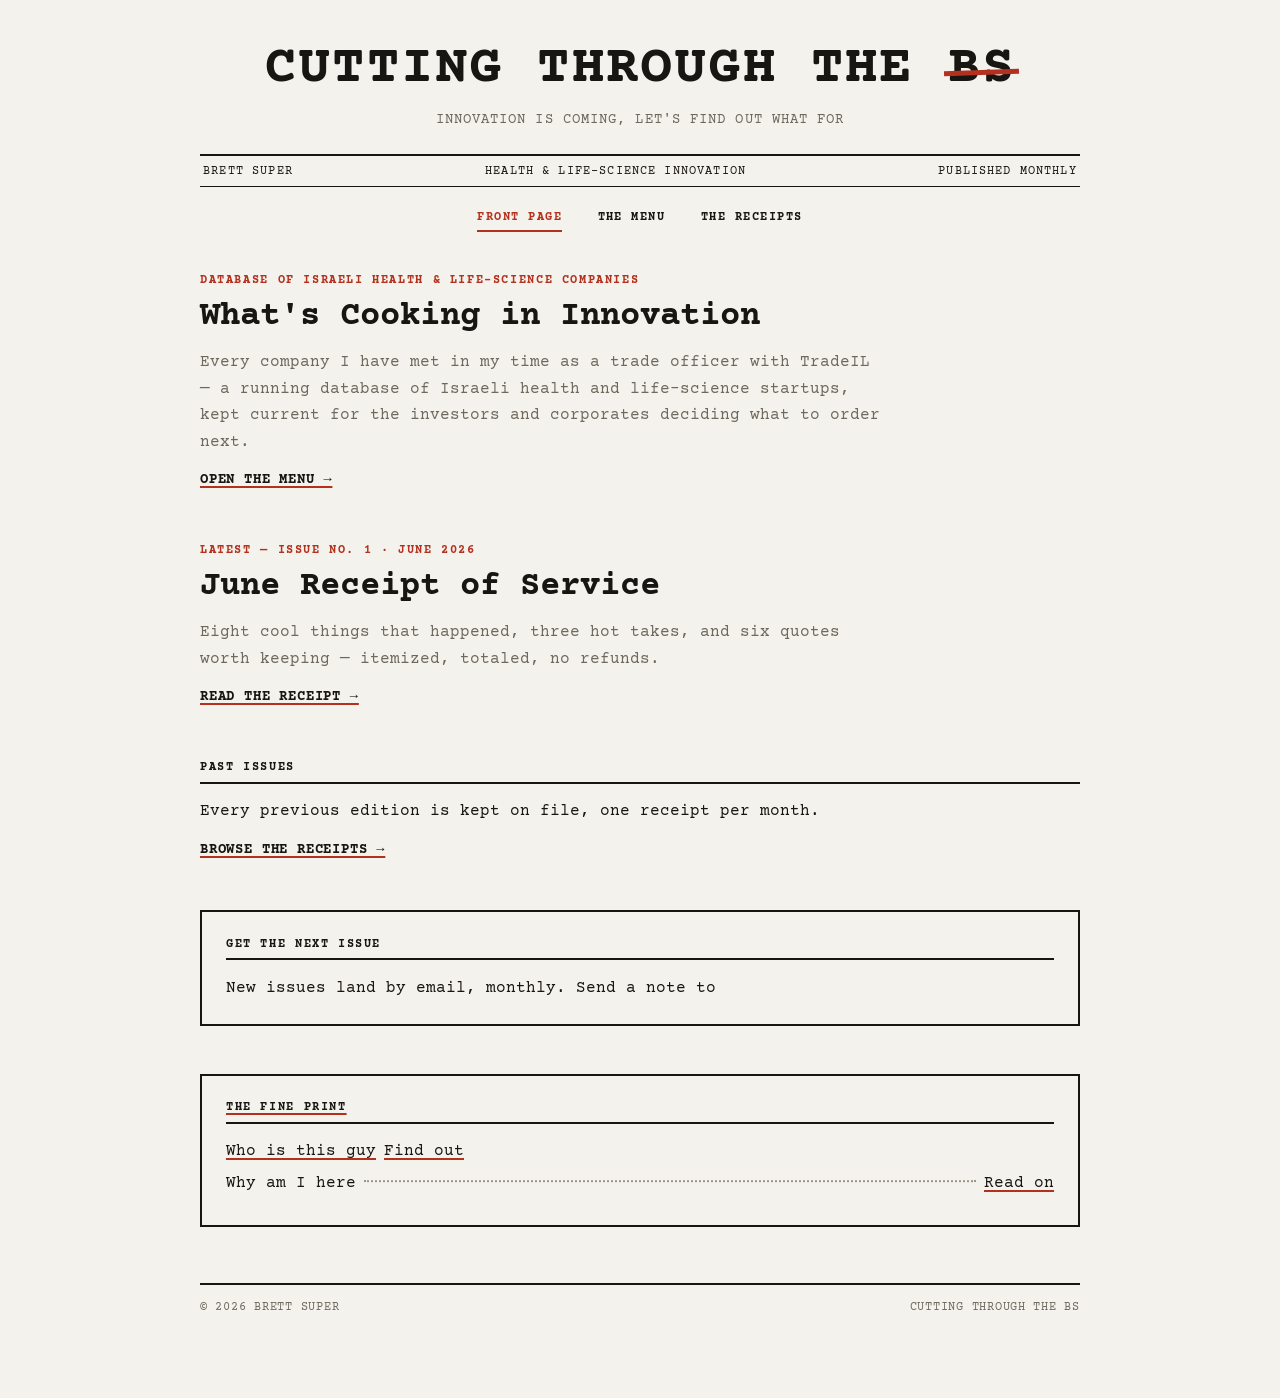
==== index.html @ aa71b2f5 "Update index.html" ====
<!DOCTYPE html>
<html lang="en">
<head>
<meta charset="utf-8">
<meta name="viewport" content="width=device-width, initial-scale=1">
<title>Cutting Through the BS — Innovation is COming, Let's Find Out What For</title>
<meta name="description" content="Essays on healthcare systems, incentives, and innovation — plus a curated database of Israeli health and life-science startups. By Brett Super.">
<link rel="preconnect" href="https://fonts.googleapis.com">
<link rel="preconnect" href="https://fonts.gstatic.com" crossorigin>
<link href="https://fonts.googleapis.com/css2?family=Courier+Prime:ital,wght@0,400;0,700;1,400&display=swap" rel="stylesheet">
<link rel="stylesheet" href="style.css">
</head>
<body>
<div class="sheet">

  <!-- ================= MASTHEAD ================= -->
  <header class="masthead">
    <h1><a href="index.html">Cutting Through the <span class="struck">BS</span></a></h1>
    <p class="tagline">Innovation is Coming, Let's Find Out What For</p>
    <div class="dateline">
      <span>Brett Super</span>
      <span>Health &amp; life-science innovation</span>
      <span>Published monthly</span>
    </div>
  </header>

  <nav class="tabs" aria-label="Site">
    <a href="index.html" aria-current="page">Front Page</a>
    <a href="menu.html">The Menu</a>
    <a href="archive.html">The Receipts</a>
  </nav>

  <!-- ================= WHAT'S COOKING =================
       Standing link to the startup database sheet.
  ==================================================== -->
  <section class="lead">
    <p class="kicker">Database of Israeli Health &amp; Life-Science Companies</p>
    <h2><a href="menu.html">What's Cooking in Innovation</a></h2>
    <p class="deck">Every company I have met in my time as a trade officer with TradeIL — a running database of Israeli health and life-science startups, kept current for the investors and corporates deciding what to order next.</p>
    <a class="readlink" href="menu.html">Open the menu →</a>
  </section>

  <!-- ================= LATEST ISSUE =================
       When you publish a new issue, update this block:
       1. Change the href to the new issue file
       2. Change the kicker number/date, headline, and deck
       Then move the OLD issue down into the archive list below.
  ================================================== -->
  <section class="lead">
    <p class="kicker">Latest — Issue No. 1 · June 2026</p>
    <h2><a href="issues/issue-01.html">June Receipt of Service</a></h2>
    <p class="deck">Eight cool things that happened, three hot takes, and six quotes worth keeping — itemized, totaled, no refunds.</p>
    <a class="readlink" href="issues/issue-01.html">Read the receipt →</a>
  </section>

  <!-- The full archive now lives on its own tab: archive.html.
       Nothing to maintain here — just the standing link below. -->
  <section>
    <h2 class="section-label">Past Issues</h2>
    <p style="margin-top:0.9rem;">Every previous edition is kept on file, one receipt per month.</p>
    <a class="readlink" href="archive.html">Browse the receipts →</a>
  </section>

  <!-- ================= SUBSCRIBE =================
       For now this is a simple email link. When you set up an
       email service (e.g. Buttondown), replace the paragraph
       below with the signup form code they give you.
  =============================================== -->
  <section class="subscribe">
    <h2 class="section-label">Get the next issue</h2>
    <p style="margin-top:0.9rem;">New issues land by email, monthly. Send a note to
      <a href="mailto:brett.super@israeltrade.gov.il>brett.super@israeltrade.gov.il</a>
      with "subscribe" and you're on the list.</p>
  </section>

  <!-- ================= THE FINE PRINT =================
       Bio + mission statement links.
  ==================================================== -->
  <section class="subscribe">
    <h2 class="section-label">The Fine Print</h2>
    <div style="margin-top:0.9rem;">
      <div class="r-line"><span>Who is this guy</span><span class="fill"></span><a target="_blank" rel="noopener" href="https://docs.google.com/document/d/1Lb_wWwkYblnM9ZDIeZHnZxZLvRyJXsymg3ZRJHvbZoo/edit?tab=t.0">Find out</a></div>
      <div class="r-line"><span>Why am I here</span><span class="fill"></span><a target="_blank" rel="noopener" href="https://docs.google.com/document/d/1zZf943Uf8rGaXR5K1Zml47urPgScVeAFyxmzT0GDlL8/edit?tab=t.0">Read on</a></div>
    </div>
  </section>

  <footer class="site-footer">
    <span>© 2026 Brett Super</span>
    <span>Cutting Through the BS</span>
  </footer>

</div>
</body>
</html>
---- style.css ----
/* ============================================================
   CUTTING WITH THE BS — site stylesheet
   You should not need to touch this file.
   ============================================================ */

:root {
  --paper: #f4f2ec;      /* newsprint */
  --thermal: #fdfdf6;    /* receipt paper */
  --ink: #181612;        /* near-black ink */
  --faded: #6e695e;      /* secondary ink */
  --rule: #c9c5ba;       /* hairline rules */
  --dots: #9a9588;       /* dot leaders */
  --red: #b5311f;        /* editor's red pen — the only accent */
  --measure: 68ch;
}

* { box-sizing: border-box; margin: 0; padding: 0; }

html { -webkit-text-size-adjust: 100%; }

body {
  background: var(--paper);
  color: var(--ink);
  font-family: "Courier Prime", "Courier New", Courier, monospace;
  font-size: 16px;
  line-height: 1.65;
  padding: 2.5rem 1.25rem 5rem;
}

.sheet { max-width: 880px; margin: 0 auto; }

a { color: var(--ink); text-decoration-color: var(--red); text-decoration-thickness: 2px; text-underline-offset: 3px; }
a:hover { color: var(--red); }
a:focus-visible { outline: 2px solid var(--red); outline-offset: 3px; }

/* ---------- Masthead (front page) ---------- */

.masthead { text-align: center; }

.masthead h1 {
  font-size: clamp(1.7rem, 6.5vw, 3.4rem);
  font-weight: 700;
  letter-spacing: 0.04em;
  text-transform: uppercase;
  line-height: 1.1;
}

.masthead h1 a { text-decoration: none; color: inherit; }

/* The signature: "BS" struck through in red */
.struck { position: relative; white-space: nowrap; }
.struck::after {
  content: "";
  position: absolute;
  left: -0.06em;
  right: -0.06em;
  top: 52%;
  height: 0.09em;
  background: var(--red);
  transform: rotate(-2deg);
}

.tagline {
  margin-top: 0.6rem;
  font-size: 0.85rem;
  letter-spacing: 0.08em;
  text-transform: uppercase;
  color: var(--faded);
}

.dateline {
  display: flex;
  justify-content: space-between;
  gap: 1rem;
  flex-wrap: wrap;
  border-top: 2px solid var(--ink);
  border-bottom: 1px solid var(--ink);
  margin: 1.4rem 0 2.4rem;
  padding: 0.35rem 0.2rem;
  font-size: 0.72rem;
  letter-spacing: 0.1em;
  text-transform: uppercase;
}

/* ---------- Tab navigation ---------- */

.tabs {
  display: flex;
  justify-content: center;
  gap: 2.2rem;
  margin: -1.2rem 0 2.4rem;
  font-size: 0.78rem;
  letter-spacing: 0.12em;
  text-transform: uppercase;
  font-weight: 700;
}

.tabs a { text-decoration: none; padding-bottom: 0.2rem; }
.tabs a:hover { color: var(--red); }
.tabs a[aria-current="page"] {
  color: var(--red);
  border-bottom: 2px solid var(--red);
}

/* Minimal nav used above the receipt on issue pages */
.r-nav {
  max-width: 640px;
  margin: 0 auto 1.6rem;
  display: flex;
  justify-content: space-between;
  gap: 1rem;
  font-size: 0.78rem;
  letter-spacing: 0.1em;
  text-transform: uppercase;
  font-weight: 700;
}

.r-nav a { text-decoration: none; }
.r-nav a:hover { color: var(--red); }

/* ---------- Front page: lead story ---------- */

.kicker {
  font-size: 0.72rem;
  letter-spacing: 0.14em;
  text-transform: uppercase;
  color: var(--red);
  font-weight: 700;
}

.lead { margin-bottom: 3rem; }

.lead h2 {
  font-size: clamp(1.4rem, 4.5vw, 2.1rem);
  line-height: 1.25;
  margin: 0.4rem 0 0.7rem;
}

.lead h2 a { text-decoration: none; }
.lead h2 a:hover { color: var(--red); }

.deck { color: var(--faded); max-width: var(--measure); }

.readlink {
  display: inline-block;
  margin-top: 0.9rem;
  font-weight: 700;
  font-size: 0.85rem;
  letter-spacing: 0.06em;
  text-transform: uppercase;
}

/* ---------- Archive index ---------- */

.section-label {
  font-size: 0.72rem;
  letter-spacing: 0.14em;
  text-transform: uppercase;
  font-weight: 700;
  border-bottom: 2px solid var(--ink);
  padding-bottom: 0.3rem;
  margin-bottom: 0;
}

.archive { list-style: none; }

.archive li {
  border-bottom: 1px solid var(--rule);
  padding: 0.85rem 0.2rem;
  display: grid;
  grid-template-columns: 5.5rem 1fr;
  gap: 0.2rem 1.2rem;
  align-items: baseline;
}

.archive .no { font-size: 0.78rem; color: var(--faded); letter-spacing: 0.06em; }
.archive .ti { font-weight: 700; }
.archive .ti a { text-decoration: none; }
.archive .ti a:hover { color: var(--red); }
.archive .dk { grid-column: 2; font-size: 0.88rem; color: var(--faded); max-width: var(--measure); }

/* ---------- Subscribe box ---------- */

.subscribe {
  margin-top: 3rem;
  border: 2px solid var(--ink);
  padding: 1.4rem 1.5rem;
}

.subscribe p { max-width: var(--measure); }
.subscribe .motto { margin-top: 0.7rem; font-weight: 700; color: var(--red); }

/* ============================================================
   THE RECEIPT — issue pages
   ============================================================ */

.receipt-wrap { max-width: 640px; margin: 0 auto; }

/* Torn-paper zigzag edges */
.tear {
  height: 14px;
  background:
    linear-gradient(45deg, transparent 33.333%, var(--thermal) 33.333%, var(--thermal) 66.667%, transparent 66.667%),
    linear-gradient(-45deg, transparent 33.333%, var(--thermal) 33.333%, var(--thermal) 66.667%, transparent 66.667%);
  background-size: 18px 28px;
}
.tear--top { background-position: 0 14px; transform: scaleY(-1); }
.tear--bottom { background-position: 0 14px; }

.receipt {
  background: var(--thermal);
  box-shadow: 0 3px 18px rgba(24, 22, 18, 0.13);
  padding: 1.6rem 1.6rem 2rem;
  font-size: 0.92rem;
  line-height: 1.6;
}

/* Dashed receipt rules */
.r-rule {
  border: none;
  border-top: 1px dashed var(--ink);
  margin: 1.05rem 0;
}
.r-rule--double { border-top-style: dashed; box-shadow: 0 4px 0 -3px var(--ink); }

/* Receipt header */
.r-head { text-align: center; }

.r-head .r-title {
  font-size: 1.35rem;
  font-weight: 700;
  letter-spacing: 0.08em;
  text-transform: uppercase;
}

.r-head .r-meta { font-size: 0.85rem; margin-top: 0.2rem; }

/* Section labels inside the receipt */
.r-section {
  font-weight: 700;
  letter-spacing: 0.1em;
  text-transform: uppercase;
  font-size: 0.85rem;
  margin-bottom: 0.7rem;
}

/* Dot-leader lines:  Label ........... value */
.r-line {
  display: flex;
  align-items: baseline;
  gap: 0.5em;
  margin-bottom: 0.35rem;
}

.r-line .fill {
  flex: 1;
  min-width: 2ch;
  border-bottom: 2px dotted var(--dots);
  transform: translateY(-0.3em);
}

.r-line .val { text-align: right; }

/* "Cool things" itemized lines */
.r-items { list-style: none; }

.r-items li {
  display: flex;
  align-items: baseline;
  gap: 0.5em;
  margin-bottom: 0.45rem;
}

.r-items li::before { content: "--"; font-weight: 700; }

.r-items .what { max-width: 75%; }
.r-items .fill {
  flex: 1;
  min-width: 2ch;
  border-bottom: 2px dotted var(--dots);
  transform: translateY(-0.3em);
}

/* Hot takes */
.r-takes { list-style: none; counter-reset: take; }

.r-takes li {
  counter-increment: take;
  margin-bottom: 0.8rem;
  padding-left: 1.6em;
  position: relative;
}

.r-takes li::before {
  content: counter(take) ".";
  position: absolute;
  left: 0;
  font-weight: 700;
}

.r-takes .hearme { font-weight: 700; white-space: nowrap; }

/* Total line */
.r-total {
  display: flex;
  align-items: baseline;
  gap: 0.5em;
  font-weight: 700;
  font-size: 1rem;
  border-top: 2px solid var(--ink);
  padding-top: 0.6rem;
  margin-top: 0.4rem;
}

.r-total .fill {
  flex: 1;
  min-width: 2ch;
  border-bottom: 2px dotted var(--dots);
  transform: translateY(-0.3em);
}

.r-total .val { color: var(--red); }

/* Receipt footer */
.r-foot { text-align: center; font-size: 0.85rem; }
.r-foot p { margin-bottom: 0.25rem; }
.r-foot .norefunds { font-weight: 700; letter-spacing: 0.08em; text-transform: uppercase; margin-top: 0.5rem; }

/* ---------- Quotes of the Month (below the receipt) ---------- */

.quotes { max-width: 640px; margin: 3rem auto 0; }

.quotes figure { border-bottom: 1px solid var(--rule); padding: 1rem 0.2rem; }
.quotes figure:last-of-type { border-bottom: none; }

.quotes blockquote { max-width: var(--measure); }

.quotes figcaption {
  margin-top: 0.4rem;
  font-size: 0.8rem;
  color: var(--faded);
}

/* ---------- The Menu (live database page) ---------- */

.menu-controls {
  display: flex;
  gap: 0.8rem;
  flex-wrap: wrap;
  margin: 1.4rem 0 1rem;
}

.menu-controls input,
.menu-controls select {
  font-family: inherit;
  font-size: 0.9rem;
  color: var(--ink);
  background: var(--thermal);
  border: 2px solid var(--ink);
  padding: 0.45rem 0.7rem;
}

.menu-controls input { flex: 1; min-width: 220px; }
.menu-controls input:focus, .menu-controls select:focus { outline: 2px solid var(--red); outline-offset: 2px; }

.menu-count {
  font-size: 0.78rem;
  letter-spacing: 0.1em;
  text-transform: uppercase;
  color: var(--faded);
  margin-bottom: 0.8rem;
}

.menu-scroller { overflow-x: auto; }

.menu-table {
  width: 100%;
  border-collapse: collapse;
  font-size: 0.85rem;
  background: var(--thermal);
  box-shadow: 0 3px 18px rgba(24, 22, 18, 0.1);
}

.menu-table th {
  text-align: left;
  font-size: 0.72rem;
  letter-spacing: 0.1em;
  text-transform: uppercase;
  border-bottom: 2px solid var(--ink);
  padding: 0.6rem 0.8rem;
  white-space: nowrap;
}

.menu-table td {
  padding: 0.55rem 0.8rem;
  border-bottom: 1px dotted var(--dots);
  vertical-align: top;
}

.menu-table td:first-child { font-weight: 700; }

.menu-status {
  padding: 2rem 0;
  color: var(--faded);
}

/* ---------- Issue-page footer nav ---------- */

.site-footer {
  margin-top: 3.5rem;
  border-top: 2px solid var(--ink);
  padding-top: 0.8rem;
  font-size: 0.78rem;
  letter-spacing: 0.06em;
  text-transform: uppercase;
  display: flex;
  justify-content: space-between;
  gap: 1rem;
  flex-wrap: wrap;
  color: var(--faded);
}

/* ---------- Small screens ---------- */

@media (max-width: 560px) {
  body { padding-top: 1.6rem; }
  .archive li { grid-template-columns: 1fr; }
  .archive .dk { grid-column: 1; }
  .receipt { padding: 1.2rem 0.95rem 1.6rem; font-size: 0.85rem; }
  .r-items .what { max-width: 100%; }
}

@media (prefers-reduced-motion: reduce) {
  * { transition: none !important; animation: none !important; }
}
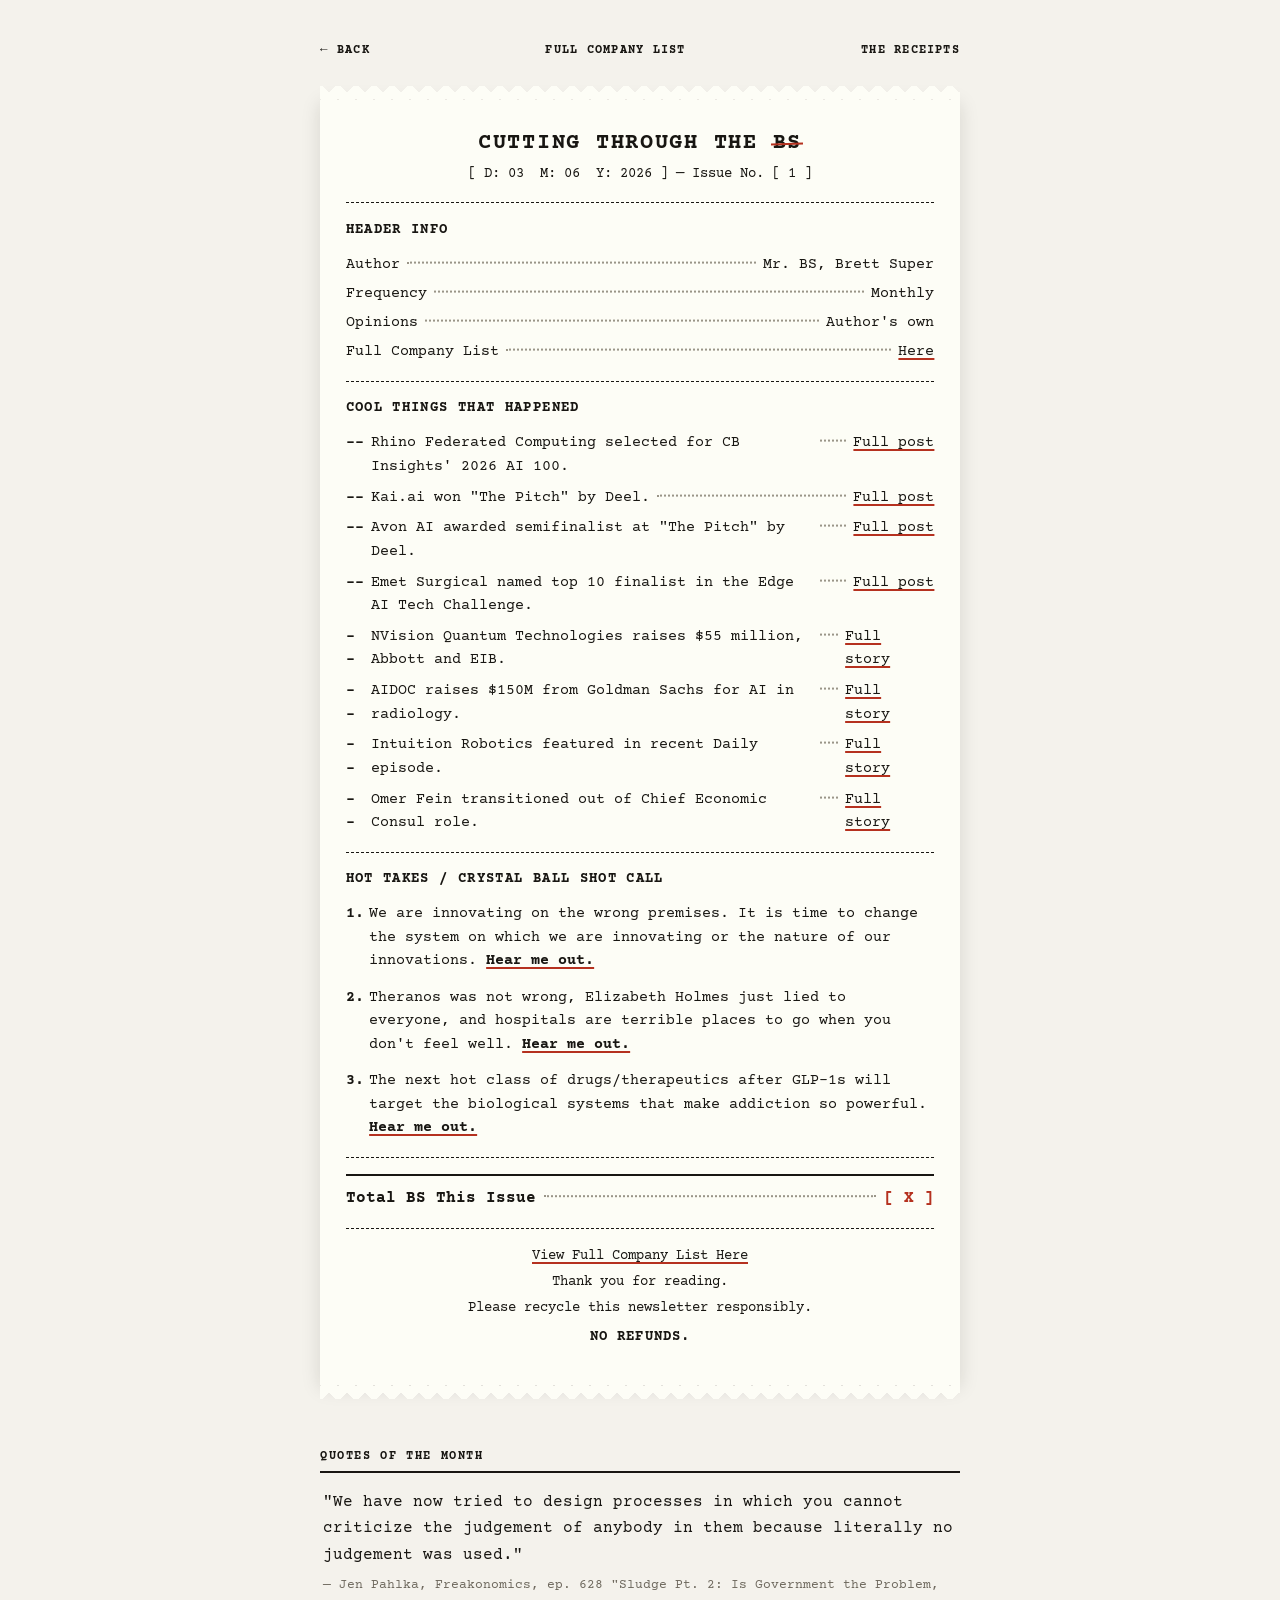
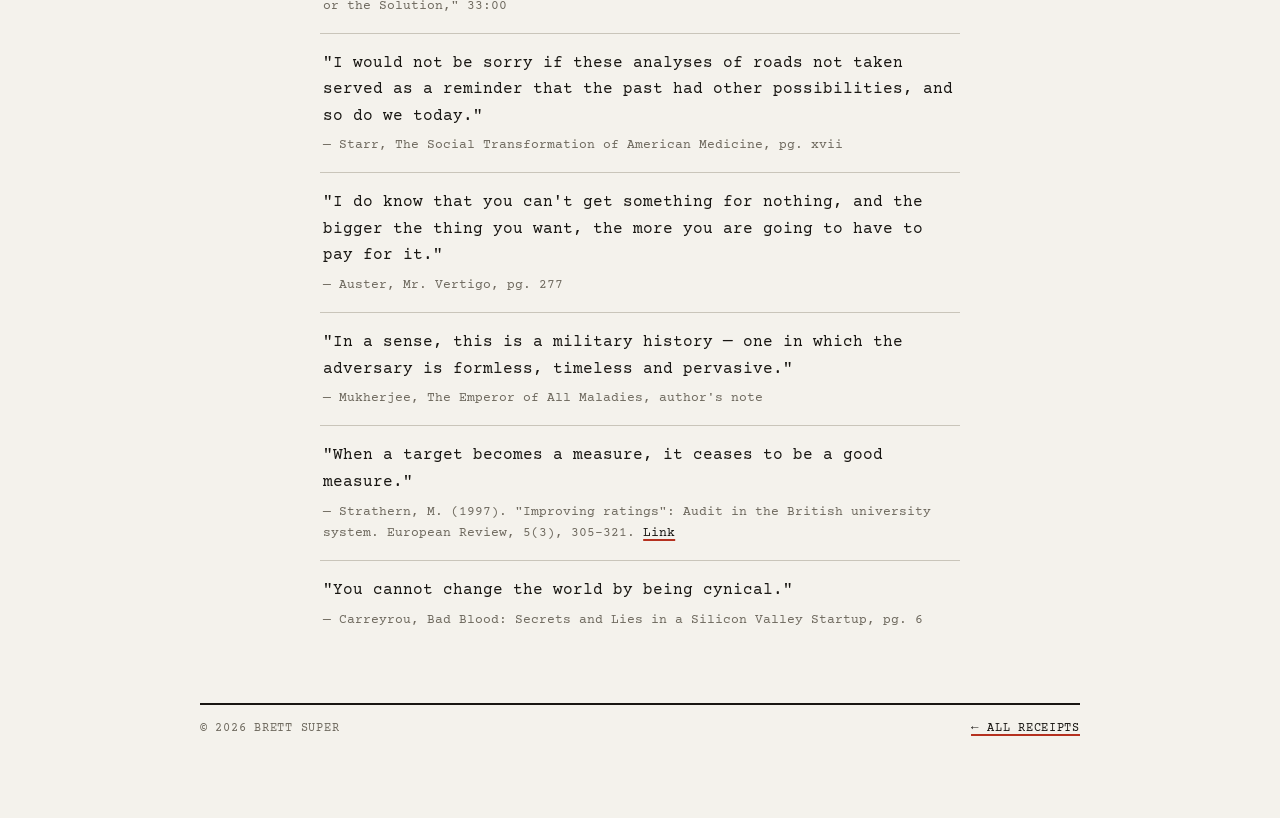
==== commit bf7a428c: "Update index.html" ====
--- a/index.html
+++ b/index.html
@@ -3,90 +3,142 @@
 <head>
 <meta charset="utf-8">
 <meta name="viewport" content="width=device-width, initial-scale=1">
-<title>Cutting Through the BS — Innovation is COming, Let's Find Out What For</title>
-<meta name="description" content="Essays on healthcare systems, incentives, and innovation — plus a curated database of Israeli health and life-science startups. By Brett Super.">
+<title>Issue No. 1 — June Receipt of Service | Cutting Through the BS</title>
+<meta name="description" content="The June 2026 receipt of service: ecosystem wins, hot takes, and quotes worth keeping — itemized.">
 <link rel="preconnect" href="https://fonts.googleapis.com">
 <link rel="preconnect" href="https://fonts.gstatic.com" crossorigin>
 <link href="https://fonts.googleapis.com/css2?family=Courier+Prime:ital,wght@0,400;0,700;1,400&display=swap" rel="stylesheet">
-<link rel="stylesheet" href="style.css">
+<link rel="stylesheet" href="../style.css">
 </head>
 <body>
 <div class="sheet">
 
-  <!-- ================= MASTHEAD ================= -->
-  <header class="masthead">
-    <h1><a href="index.html">Cutting Through the <span class="struck">BS</span></a></h1>
-    <p class="tagline">Innovation is Coming, Let's Find Out What For</p>
-    <div class="dateline">
-      <span>Brett Super</span>
-      <span>Health &amp; life-science innovation</span>
-      <span>Published monthly</span>
-    </div>
-  </header>
-
-  <nav class="tabs" aria-label="Site">
-    <a href="index.html" aria-current="page">Front Page</a>
-    <a href="menu.html">The Menu</a>
-    <a href="archive.html">The Receipts</a>
+  <nav class="r-nav" aria-label="Site">
+    <a class="backlink" style="margin-bottom:0;" href="../index.html" onclick="if(history.length>1){history.back();return false;}">← Back</a>
+    <a href="../menu.html">Full Company List</a>
+    <a href="../archive.html">The Receipts</a>
   </nav>
 
-  <!-- ================= WHAT'S COOKING =================
-       Standing link to the startup database sheet.
-  ==================================================== -->
-  <section class="lead">
-    <p class="kicker">Database of Israeli Health &amp; Life-Science Companies</p>
-    <h2><a href="menu.html">What's Cooking in Innovation</a></h2>
-    <p class="deck">Every company I have met in my time as a trade officer with TradeIL — a running database of Israeli health and life-science startups, kept current for the investors and corporates deciding what to order next.</p>
-    <a class="readlink" href="menu.html">Open the menu →</a>
-  </section>
+  <div class="receipt-wrap">
+    <div class="tear tear--top"></div>
+    <article class="receipt">
 
-  <!-- ================= LATEST ISSUE =================
-       When you publish a new issue, update this block:
-       1. Change the href to the new issue file
-       2. Change the kicker number/date, headline, and deck
-       Then move the OLD issue down into the archive list below.
-  ================================================== -->
-  <section class="lead">
-    <p class="kicker">Latest — Issue No. 1 · June 2026</p>
-    <h2><a href="issues/issue-01.html">June Receipt of Service</a></h2>
-    <p class="deck">Eight cool things that happened, three hot takes, and six quotes worth keeping — itemized, totaled, no refunds.</p>
-    <a class="readlink" href="issues/issue-01.html">Read the receipt →</a>
-  </section>
+      <!-- ============ RECEIPT HEADER ============
+           Each issue: update the date and issue number.
+      ========================================== -->
+      <header class="r-head">
+        <p class="r-title">Cutting Through the <span class="struck">BS</span></p>
+        <p class="r-meta">[ D: 03&nbsp; M: 06&nbsp; Y: 2026 ] — Issue No. [ 1 ]</p>
+      </header>
 
-  <!-- The full archive now lives on its own tab: archive.html.
-       Nothing to maintain here — just the standing link below. -->
-  <section>
-    <h2 class="section-label">Past Issues</h2>
-    <p style="margin-top:0.9rem;">Every previous edition is kept on file, one receipt per month.</p>
-    <a class="readlink" href="archive.html">Browse the receipts →</a>
-  </section>
+      <hr class="r-rule">
 
-  <!-- ================= SUBSCRIBE =================
-       For now this is a simple email link. When you set up an
-       email service (e.g. Buttondown), replace the paragraph
-       below with the signup form code they give you.
-  =============================================== -->
-  <section class="subscribe">
-    <h2 class="section-label">Get the next issue</h2>
-    <p style="margin-top:0.9rem;">New issues land by email, monthly. Send a note to
-      <a href="mailto:brett.super@israeltrade.gov.il>brett.super@israeltrade.gov.il</a>
-      with "subscribe" and you're on the list.</p>
-  </section>
+      <!-- ============ HEADER INFO ============ -->
+      <section>
+        <h2 class="r-section">Header Info</h2>
+        <div class="r-line"><span>Author</span><span class="fill"></span><span class="val">Mr. BS, Brett Super</span></div>
+        <div class="r-line"><span>Frequency</span><span class="fill"></span><span class="val">Monthly</span></div>
+        <div class="r-line"><span>Opinions</span><span class="fill"></span><span class="val">Author's own</span></div>
+        <!-- "Full Menu" — point this at your startup database / archive -->
+        <div class="r-line"><span>Full Company List</span><span class="fill"></span><span class="val"><a target="_blank" rel="noopener" href="https://docs.google.com/spreadsheets/d/15b_UxR56NnEzYyg7M-SV6z0ygSkePHLp1TZDQjFo7Og/edit?gid=513309086#gid=513309086">Here</a></span></div>
+      </section>
 
-  <!-- ================= THE FINE PRINT =================
-       Bio + mission statement links.
-  ==================================================== -->
-  <section class="subscribe">
-    <h2 class="section-label">The Fine Print</h2>
-    <div style="margin-top:0.9rem;">
-      <div class="r-line"><span>Who is this guy</span><span class="fill"></span><a target="_blank" rel="noopener" href="https://docs.google.com/document/d/1Lb_wWwkYblnM9ZDIeZHnZxZLvRyJXsymg3ZRJHvbZoo/edit?tab=t.0">Find out</a></div>
-      <div class="r-line"><span>Why am I here</span><span class="fill"></span><a target="_blank" rel="noopener" href="https://docs.google.com/document/d/1zZf943Uf8rGaXR5K1Zml47urPgScVeAFyxmzT0GDlL8/edit?tab=t.0">Read on</a></div>
-    </div>
+      <hr class="r-rule">
+
+      <!-- ============ COOL THINGS THAT HAPPENED ============
+           One <li> per item. Replace the # in each href with
+           the real link for "Full post/story here."
+      ===================================================== -->
+      <section>
+        <h2 class="r-section">Cool Things That Happened</h2>
+        <ul class="r-items">
+          <li><span class="what">Rhino Federated Computing selected for CB Insights' 2026 AI 100.</span><span class="fill"></span><a target="_blank" rel="noopener" href="#">Full post</a></li>
+          <li><span class="what">Kai.ai won "The Pitch" by Deel.</span><span class="fill"></span><a target="_blank" rel="noopener" href="#">Full post</a></li>
+          <li><span class="what">Avon AI awarded semifinalist at "The Pitch" by Deel.</span><span class="fill"></span><a target="_blank" rel="noopener" href="#">Full post</a></li>
+          <li><span class="what">Emet Surgical named top 10 finalist in the Edge AI Tech Challenge.</span><span class="fill"></span><a target="_blank" rel="noopener" href="#">Full post</a></li>
+          <li><span class="what">NVision Quantum Technologies raises $55 million, Abbott and EIB.</span><span class="fill"></span><a target="_blank" rel="noopener" href="#">Full story</a></li>
+          <li><span class="what">AIDOC raises $150M from Goldman Sachs for AI in radiology.</span><span class="fill"></span><a target="_blank" rel="noopener" href="#">Full story</a></li>
+          <li><span class="what">Intuition Robotics featured in recent Daily episode.</span><span class="fill"></span><a target="_blank" rel="noopener" href="#">Full story</a></li>
+          <li><span class="what">Omer Fein transitioned out of Chief Economic Consul role.</span><span class="fill"></span><a target="_blank" rel="noopener" href="#">Full story</a></li>
+        </ul>
+      </section>
+
+      <hr class="r-rule">
+
+      <!-- ============ HOT TAKES ============
+           "Hear me out" should link to the essay for each take —
+           replace the # with the essay page or link.
+      ===================================== -->
+      <section>
+        <h2 class="r-section">Hot Takes / Crystal Ball Shot Call</h2>
+        <ol class="r-takes">
+          <li>We are innovating on the wrong premises. It is time to change the system on which we are innovating or the nature of our innovations. <a class="hearme" href="#">Hear me out.</a></li>
+          <li>Theranos was not wrong, Elizabeth Holmes just lied to everyone, and hospitals are terrible places to go when you don't feel well. <a class="hearme" href="#">Hear me out.</a></li>
+          <li>The next hot class of drugs/therapeutics after GLP-1s will target the biological systems that make addiction so powerful. <a class="hearme" href="#">Hear me out.</a></li>
+        </ol>
+      </section>
+
+      <hr class="r-rule">
+
+      <!-- ============ TOTAL ============
+           Update the tally each issue.
+      ================================= -->
+      <div class="r-total"><span>Total BS This Issue</span><span class="fill"></span><span class="val">[ X ]</span></div>
+
+      <hr class="r-rule">
+
+      <footer class="r-foot">
+        <p><a target="_blank" rel="noopener" href="https://docs.google.com/spreadsheets/d/15b_UxR56NnEzYyg7M-SV6z0ygSkePHLp1TZDQjFo7Og/edit?gid=513309086#gid=513309086">View Full Company List Here</a></p>
+        <p>Thank you for reading.</p>
+        <p>Please recycle this newsletter responsibly.</p>
+        <p class="norefunds">No refunds.</p>
+      </footer>
+
+    </article>
+    <div class="tear tear--bottom"></div>
+  </div>
+
+  <!-- ============ QUOTES OF THE MONTH ============
+       Sits below the receipt. One <figure> per quote:
+       the quote in <blockquote>, the source in <figcaption>.
+  ================================================ -->
+  <section class="quotes">
+    <h2 class="section-label">Quotes of the Month</h2>
+
+    <figure>
+      <blockquote><p>"We have now tried to design processes in which you cannot criticize the judgement of anybody in them because literally no judgement was used."</p></blockquote>
+      <figcaption>— Jen Pahlka, Freakonomics, ep. 628 "Sludge Pt. 2: Is Government the Problem, or the Solution," 33:00</figcaption>
+    </figure>
+
+    <figure>
+      <blockquote><p>"I would not be sorry if these analyses of roads not taken served as a reminder that the past had other possibilities, and so do we today."</p></blockquote>
+      <figcaption>— Starr, The Social Transformation of American Medicine, pg. xvii</figcaption>
+    </figure>
+
+    <figure>
+      <blockquote><p>"I do know that you can't get something for nothing, and the bigger the thing you want, the more you are going to have to pay for it."</p></blockquote>
+      <figcaption>— Auster, Mr. Vertigo, pg. 277</figcaption>
+    </figure>
+
+    <figure>
+      <blockquote><p>"In a sense, this is a military history — one in which the adversary is formless, timeless and pervasive."</p></blockquote>
+      <figcaption>— Mukherjee, The Emperor of All Maladies, author's note</figcaption>
+    </figure>
+
+    <figure>
+      <blockquote><p>"When a target becomes a measure, it ceases to be a good measure."</p></blockquote>
+      <figcaption>— Strathern, M. (1997). "Improving ratings": Audit in the British university system. European Review, 5(3), 305–321. <a target="_blank" rel="noopener" href="#">Link</a></figcaption>
+    </figure>
+
+    <figure>
+      <blockquote><p>"You cannot change the world by being cynical."</p></blockquote>
+      <figcaption>— Carreyrou, Bad Blood: Secrets and Lies in a Silicon Valley Startup, pg. 6</figcaption>
+    </figure>
   </section>
 
   <footer class="site-footer">
     <span>© 2026 Brett Super</span>
-    <span>Cutting Through the BS</span>
+    <span><a href="../archive.html">← All receipts</a></span>
   </footer>
 
 </div>
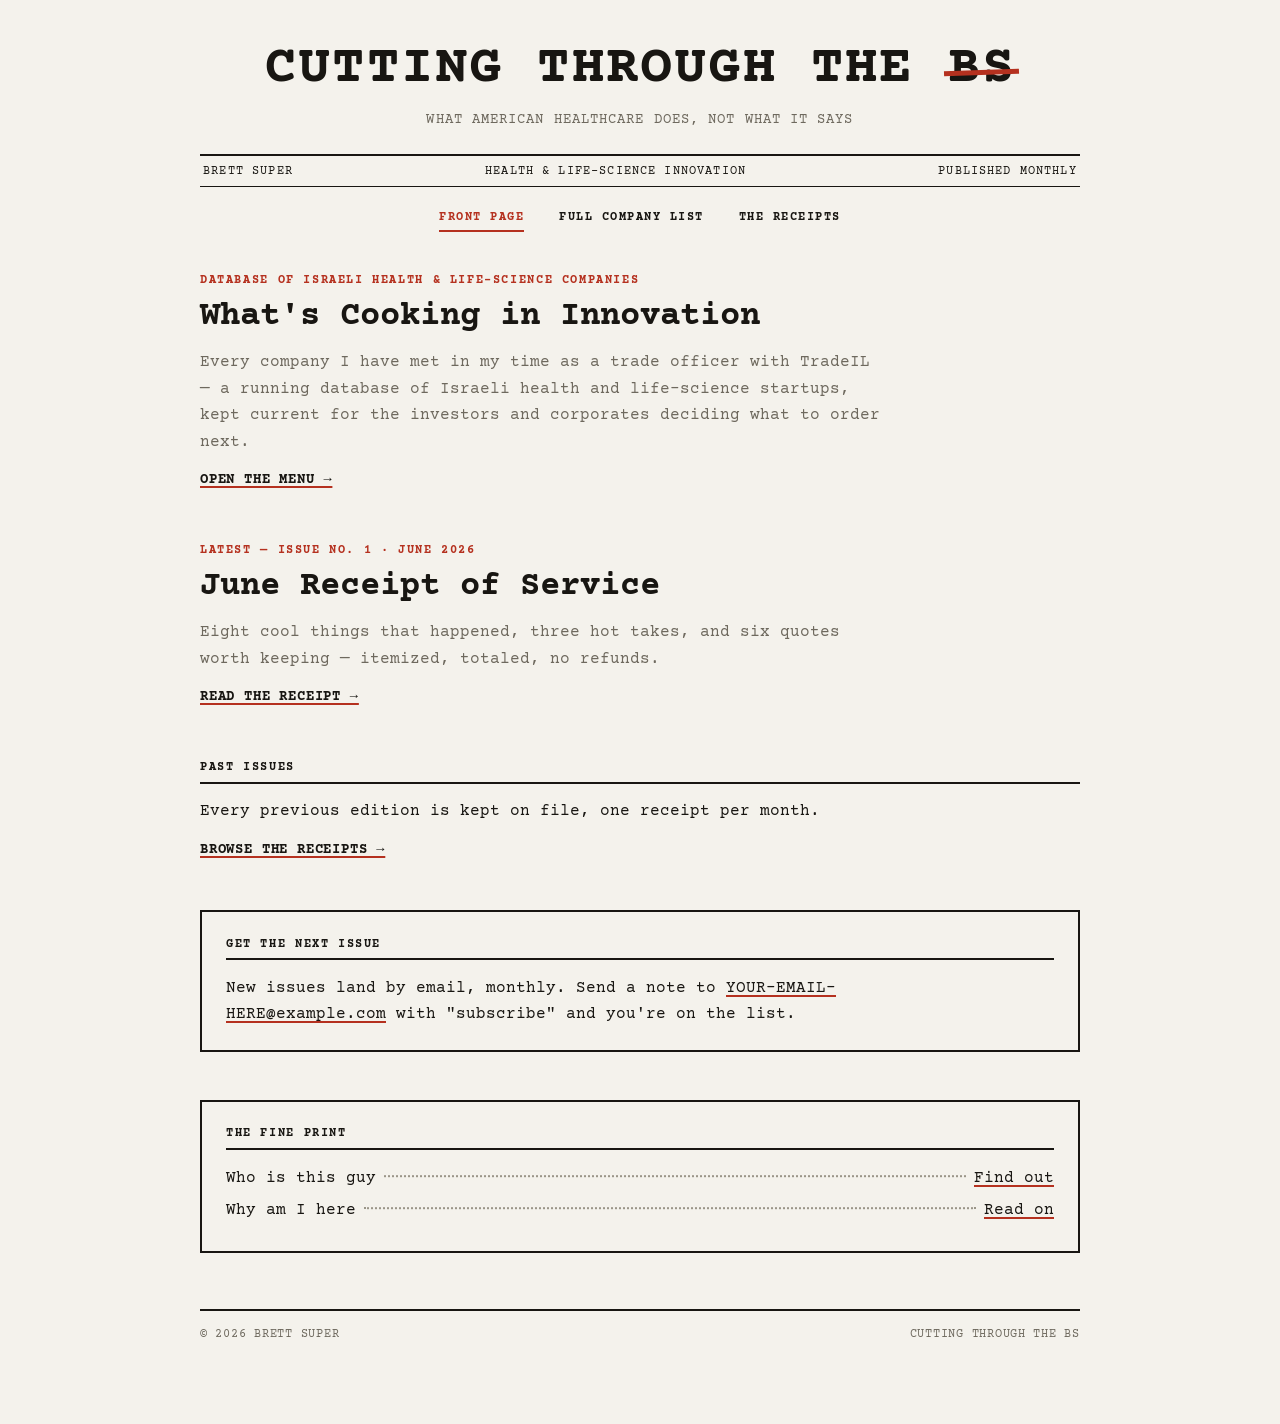
==== commit 577e1a2e: "Update index.html" ====
--- a/index.html
+++ b/index.html
@@ -3,142 +3,90 @@
 <head>
 <meta charset="utf-8">
 <meta name="viewport" content="width=device-width, initial-scale=1">
-<title>Issue No. 1 — June Receipt of Service | Cutting Through the BS</title>
-<meta name="description" content="The June 2026 receipt of service: ecosystem wins, hot takes, and quotes worth keeping — itemized.">
+<title>Cutting Through the BS — A newsletter on what American healthcare does, not what it says</title>
+<meta name="description" content="Essays on healthcare systems, incentives, and innovation — plus a curated database of Israeli health and life-science startups. By Brett Super.">
 <link rel="preconnect" href="https://fonts.googleapis.com">
 <link rel="preconnect" href="https://fonts.gstatic.com" crossorigin>
 <link href="https://fonts.googleapis.com/css2?family=Courier+Prime:ital,wght@0,400;0,700;1,400&display=swap" rel="stylesheet">
-<link rel="stylesheet" href="../style.css">
+<link rel="stylesheet" href="style.css">
 </head>
 <body>
 <div class="sheet">
 
-  <nav class="r-nav" aria-label="Site">
-    <a class="backlink" style="margin-bottom:0;" href="../index.html" onclick="if(history.length>1){history.back();return false;}">← Back</a>
-    <a href="../menu.html">Full Company List</a>
-    <a href="../archive.html">The Receipts</a>
+  <!-- ================= MASTHEAD ================= -->
+  <header class="masthead">
+    <h1><a href="index.html">Cutting Through the <span class="struck">BS</span></a></h1>
+    <p class="tagline">What American healthcare does, not what it says</p>
+    <div class="dateline">
+      <span>Brett Super</span>
+      <span>Health &amp; life-science innovation</span>
+      <span>Published monthly</span>
+    </div>
+  </header>
+
+  <nav class="tabs" aria-label="Site">
+    <a href="index.html" aria-current="page">Front Page</a>
+    <a href="menu.html">Full Company List</a>
+    <a href="archive.html">The Receipts</a>
   </nav>
 
-  <div class="receipt-wrap">
-    <div class="tear tear--top"></div>
-    <article class="receipt">
+  <!-- ================= WHAT'S COOKING =================
+       Standing link to the startup database sheet.
+  ==================================================== -->
+  <section class="lead">
+    <p class="kicker">Database of Israeli Health &amp; Life-Science Companies</p>
+    <h2><a href="menu.html">What's Cooking in Innovation</a></h2>
+    <p class="deck">Every company I have met in my time as a trade officer with TradeIL — a running database of Israeli health and life-science startups, kept current for the investors and corporates deciding what to order next.</p>
+    <a class="readlink" href="menu.html">Open the menu →</a>
+  </section>
 
-      <!-- ============ RECEIPT HEADER ============
-           Each issue: update the date and issue number.
-      ========================================== -->
-      <header class="r-head">
-        <p class="r-title">Cutting Through the <span class="struck">BS</span></p>
-        <p class="r-meta">[ D: 03&nbsp; M: 06&nbsp; Y: 2026 ] — Issue No. [ 1 ]</p>
-      </header>
+  <!-- ================= LATEST ISSUE =================
+       When you publish a new issue, update this block:
+       1. Change the href to the new issue file
+       2. Change the kicker number/date, headline, and deck
+       Then move the OLD issue down into the archive list below.
+  ================================================== -->
+  <section class="lead">
+    <p class="kicker">Latest — Issue No. 1 · June 2026</p>
+    <h2><a href="issues/issue-01.html">June Receipt of Service</a></h2>
+    <p class="deck">Eight cool things that happened, three hot takes, and six quotes worth keeping — itemized, totaled, no refunds.</p>
+    <a class="readlink" href="issues/issue-01.html">Read the receipt →</a>
+  </section>
 
-      <hr class="r-rule">
+  <!-- The full archive now lives on its own tab: archive.html.
+       Nothing to maintain here — just the standing link below. -->
+  <section>
+    <h2 class="section-label">Past Issues</h2>
+    <p style="margin-top:0.9rem;">Every previous edition is kept on file, one receipt per month.</p>
+    <a class="readlink" href="archive.html">Browse the receipts →</a>
+  </section>
 
-      <!-- ============ HEADER INFO ============ -->
-      <section>
-        <h2 class="r-section">Header Info</h2>
-        <div class="r-line"><span>Author</span><span class="fill"></span><span class="val">Mr. BS, Brett Super</span></div>
-        <div class="r-line"><span>Frequency</span><span class="fill"></span><span class="val">Monthly</span></div>
-        <div class="r-line"><span>Opinions</span><span class="fill"></span><span class="val">Author's own</span></div>
-        <!-- "Full Menu" — point this at your startup database / archive -->
-        <div class="r-line"><span>Full Company List</span><span class="fill"></span><span class="val"><a target="_blank" rel="noopener" href="https://docs.google.com/spreadsheets/d/15b_UxR56NnEzYyg7M-SV6z0ygSkePHLp1TZDQjFo7Og/edit?gid=513309086#gid=513309086">Here</a></span></div>
-      </section>
+  <!-- ================= SUBSCRIBE =================
+       For now this is a simple email link. When you set up an
+       email service (e.g. Buttondown), replace the paragraph
+       below with the signup form code they give you.
+  =============================================== -->
+  <section class="subscribe">
+    <h2 class="section-label">Get the next issue</h2>
+    <p style="margin-top:0.9rem;">New issues land by email, monthly. Send a note to
+      <a href="mailto:YOUR-EMAIL-HERE@example.com?subject=Subscribe%20me%20to%20Cutting%20Through%20the%20BS">YOUR-EMAIL-HERE@example.com</a>
+      with "subscribe" and you're on the list.</p>
+  </section>
 
-      <hr class="r-rule">
-
-      <!-- ============ COOL THINGS THAT HAPPENED ============
-           One <li> per item. Replace the # in each href with
-           the real link for "Full post/story here."
-      ===================================================== -->
-      <section>
-        <h2 class="r-section">Cool Things That Happened</h2>
-        <ul class="r-items">
-          <li><span class="what">Rhino Federated Computing selected for CB Insights' 2026 AI 100.</span><span class="fill"></span><a target="_blank" rel="noopener" href="#">Full post</a></li>
-          <li><span class="what">Kai.ai won "The Pitch" by Deel.</span><span class="fill"></span><a target="_blank" rel="noopener" href="#">Full post</a></li>
-          <li><span class="what">Avon AI awarded semifinalist at "The Pitch" by Deel.</span><span class="fill"></span><a target="_blank" rel="noopener" href="#">Full post</a></li>
-          <li><span class="what">Emet Surgical named top 10 finalist in the Edge AI Tech Challenge.</span><span class="fill"></span><a target="_blank" rel="noopener" href="#">Full post</a></li>
-          <li><span class="what">NVision Quantum Technologies raises $55 million, Abbott and EIB.</span><span class="fill"></span><a target="_blank" rel="noopener" href="#">Full story</a></li>
-          <li><span class="what">AIDOC raises $150M from Goldman Sachs for AI in radiology.</span><span class="fill"></span><a target="_blank" rel="noopener" href="#">Full story</a></li>
-          <li><span class="what">Intuition Robotics featured in recent Daily episode.</span><span class="fill"></span><a target="_blank" rel="noopener" href="#">Full story</a></li>
-          <li><span class="what">Omer Fein transitioned out of Chief Economic Consul role.</span><span class="fill"></span><a target="_blank" rel="noopener" href="#">Full story</a></li>
-        </ul>
-      </section>
-
-      <hr class="r-rule">
-
-      <!-- ============ HOT TAKES ============
-           "Hear me out" should link to the essay for each take —
-           replace the # with the essay page or link.
-      ===================================== -->
-      <section>
-        <h2 class="r-section">Hot Takes / Crystal Ball Shot Call</h2>
-        <ol class="r-takes">
-          <li>We are innovating on the wrong premises. It is time to change the system on which we are innovating or the nature of our innovations. <a class="hearme" href="#">Hear me out.</a></li>
-          <li>Theranos was not wrong, Elizabeth Holmes just lied to everyone, and hospitals are terrible places to go when you don't feel well. <a class="hearme" href="#">Hear me out.</a></li>
-          <li>The next hot class of drugs/therapeutics after GLP-1s will target the biological systems that make addiction so powerful. <a class="hearme" href="#">Hear me out.</a></li>
-        </ol>
-      </section>
-
-      <hr class="r-rule">
-
-      <!-- ============ TOTAL ============
-           Update the tally each issue.
-      ================================= -->
-      <div class="r-total"><span>Total BS This Issue</span><span class="fill"></span><span class="val">[ X ]</span></div>
-
-      <hr class="r-rule">
-
-      <footer class="r-foot">
-        <p><a target="_blank" rel="noopener" href="https://docs.google.com/spreadsheets/d/15b_UxR56NnEzYyg7M-SV6z0ygSkePHLp1TZDQjFo7Og/edit?gid=513309086#gid=513309086">View Full Company List Here</a></p>
-        <p>Thank you for reading.</p>
-        <p>Please recycle this newsletter responsibly.</p>
-        <p class="norefunds">No refunds.</p>
-      </footer>
-
-    </article>
-    <div class="tear tear--bottom"></div>
-  </div>
-
-  <!-- ============ QUOTES OF THE MONTH ============
-       Sits below the receipt. One <figure> per quote:
-       the quote in <blockquote>, the source in <figcaption>.
-  ================================================ -->
-  <section class="quotes">
-    <h2 class="section-label">Quotes of the Month</h2>
-
-    <figure>
-      <blockquote><p>"We have now tried to design processes in which you cannot criticize the judgement of anybody in them because literally no judgement was used."</p></blockquote>
-      <figcaption>— Jen Pahlka, Freakonomics, ep. 628 "Sludge Pt. 2: Is Government the Problem, or the Solution," 33:00</figcaption>
-    </figure>
-
-    <figure>
-      <blockquote><p>"I would not be sorry if these analyses of roads not taken served as a reminder that the past had other possibilities, and so do we today."</p></blockquote>
-      <figcaption>— Starr, The Social Transformation of American Medicine, pg. xvii</figcaption>
-    </figure>
-
-    <figure>
-      <blockquote><p>"I do know that you can't get something for nothing, and the bigger the thing you want, the more you are going to have to pay for it."</p></blockquote>
-      <figcaption>— Auster, Mr. Vertigo, pg. 277</figcaption>
-    </figure>
-
-    <figure>
-      <blockquote><p>"In a sense, this is a military history — one in which the adversary is formless, timeless and pervasive."</p></blockquote>
-      <figcaption>— Mukherjee, The Emperor of All Maladies, author's note</figcaption>
-    </figure>
-
-    <figure>
-      <blockquote><p>"When a target becomes a measure, it ceases to be a good measure."</p></blockquote>
-      <figcaption>— Strathern, M. (1997). "Improving ratings": Audit in the British university system. European Review, 5(3), 305–321. <a target="_blank" rel="noopener" href="#">Link</a></figcaption>
-    </figure>
-
-    <figure>
-      <blockquote><p>"You cannot change the world by being cynical."</p></blockquote>
-      <figcaption>— Carreyrou, Bad Blood: Secrets and Lies in a Silicon Valley Startup, pg. 6</figcaption>
-    </figure>
+  <!-- ================= THE FINE PRINT =================
+       Bio + mission statement links.
+  ==================================================== -->
+  <section class="subscribe">
+    <h2 class="section-label">The Fine Print</h2>
+    <div style="margin-top:0.9rem;">
+      <div class="r-line"><span>Who is this guy</span><span class="fill"></span><a target="_blank" rel="noopener" href="https://docs.google.com/document/d/1Lb_wWwkYblnM9ZDIeZHnZxZLvRyJXsymg3ZRJHvbZoo/edit?tab=t.0">Find out</a></div>
+      <div class="r-line"><span>Why am I here</span><span class="fill"></span><a target="_blank" rel="noopener" href="https://docs.google.com/document/d/1zZf943Uf8rGaXR5K1Zml47urPgScVeAFyxmzT0GDlL8/edit?tab=t.0">Read on</a></div>
+    </div>
   </section>
 
   <footer class="site-footer">
     <span>© 2026 Brett Super</span>
-    <span><a href="../archive.html">← All receipts</a></span>
+    <span>Cutting Through the BS</span>
   </footer>
 
 </div>
--- a/style.css
+++ b/style.css
@@ -343,6 +343,46 @@
 
 /* ---------- The Menu (live database page) ---------- */
 
+.backlink {
+  display: inline-block;
+  margin-bottom: 1.2rem;
+  font-size: 0.78rem;
+  letter-spacing: 0.1em;
+  text-transform: uppercase;
+  font-weight: 700;
+  text-decoration: none;
+}
+.backlink:hover { color: var(--red); }
+
+.menu-tags {
+  display: flex;
+  flex-wrap: wrap;
+  gap: 0.45rem;
+  margin: 1.2rem 0 0.4rem;
+}
+
+.menu-tags button {
+  font-family: inherit;
+  font-size: 0.72rem;
+  letter-spacing: 0.06em;
+  text-transform: uppercase;
+  color: var(--ink);
+  background: var(--thermal);
+  border: 1px solid var(--ink);
+  padding: 0.35rem 0.7rem;
+  cursor: pointer;
+}
+
+.menu-tags button:hover { color: var(--red); border-color: var(--red); }
+.menu-tags button[aria-pressed="true"] {
+  background: var(--ink);
+  color: var(--thermal);
+  border-color: var(--ink);
+}
+.menu-tags button:focus-visible { outline: 2px solid var(--red); outline-offset: 2px; }
+
+.menu-table th.col-desc, .menu-table td.col-desc { min-width: 480px; white-space: normal; }
+
 .menu-controls {
   display: flex;
   gap: 0.8rem;
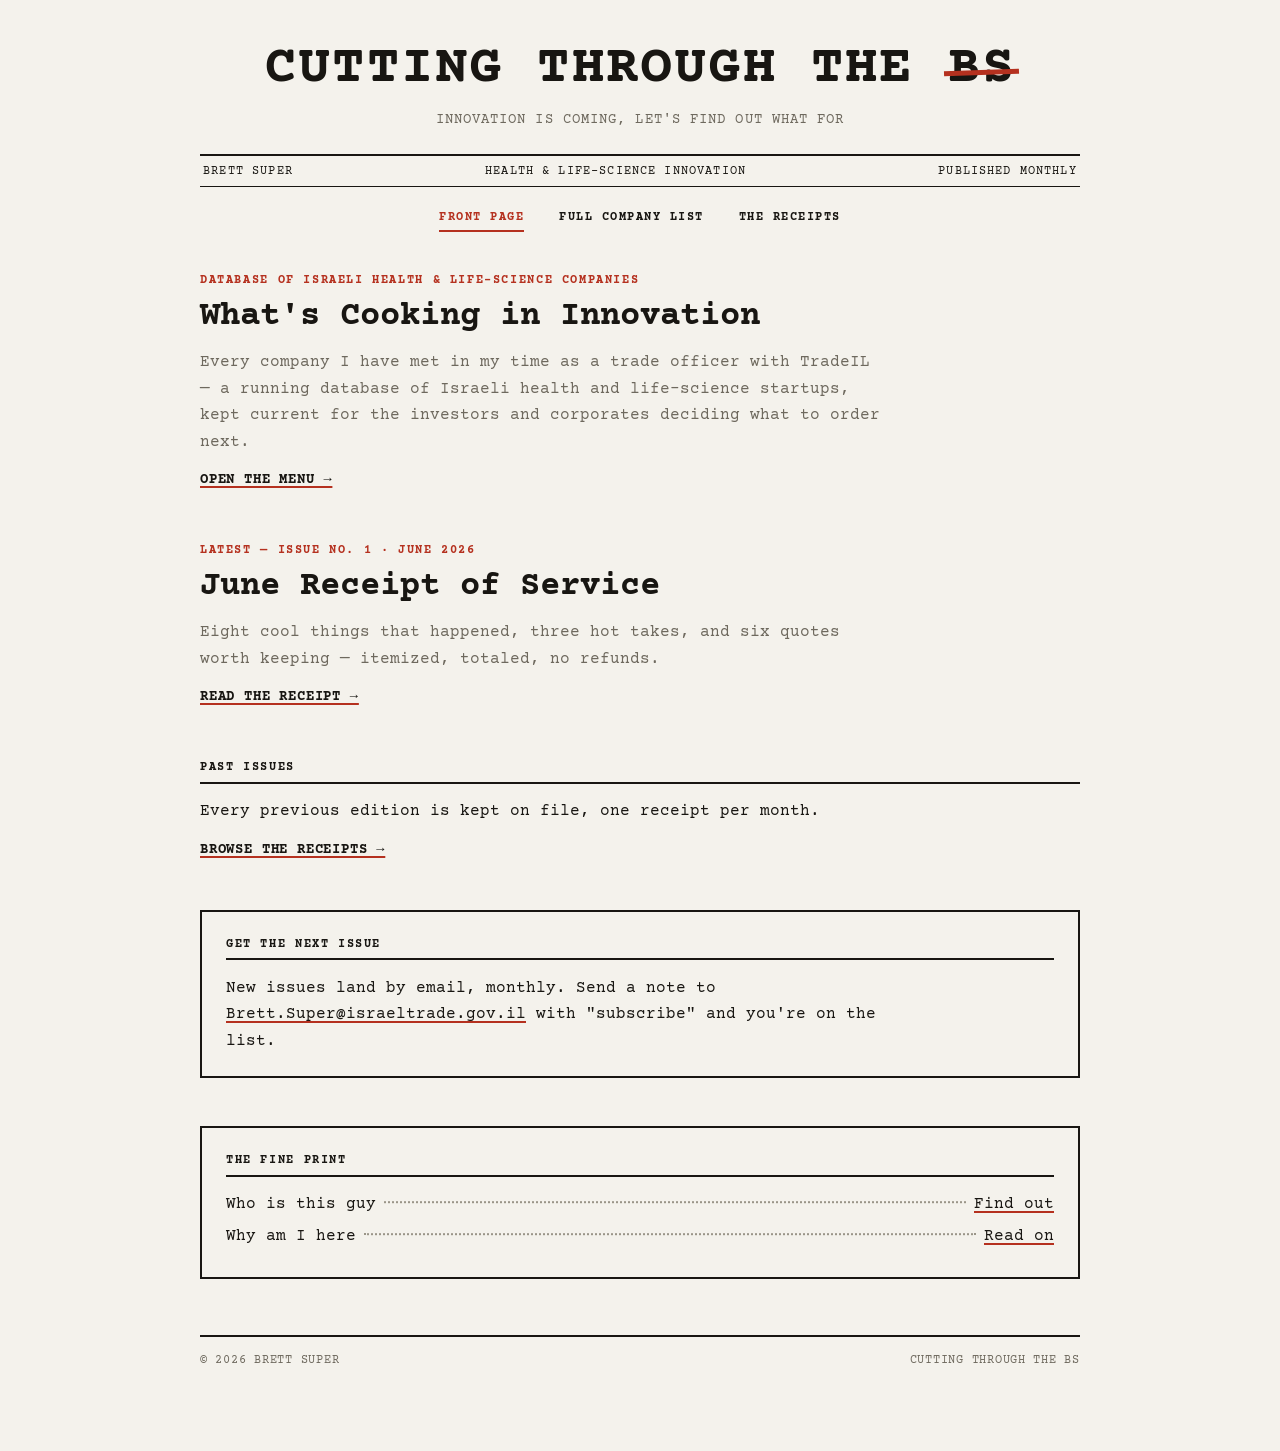
==== commit 048694b2: "Update index.html" ====
--- a/index.html
+++ b/index.html
@@ -3,7 +3,7 @@
 <head>
 <meta charset="utf-8">
 <meta name="viewport" content="width=device-width, initial-scale=1">
-<title>Cutting Through the BS — A newsletter on what American healthcare does, not what it says</title>
+<title>Cutting Through the BS — Innovation is Coming, Let's Find Out What For</title>
 <meta name="description" content="Essays on healthcare systems, incentives, and innovation — plus a curated database of Israeli health and life-science startups. By Brett Super.">
 <link rel="preconnect" href="https://fonts.googleapis.com">
 <link rel="preconnect" href="https://fonts.gstatic.com" crossorigin>
@@ -16,7 +16,7 @@
   <!-- ================= MASTHEAD ================= -->
   <header class="masthead">
     <h1><a href="index.html">Cutting Through the <span class="struck">BS</span></a></h1>
-    <p class="tagline">What American healthcare does, not what it says</p>
+    <p class="tagline">Innovation is Coming, Let's Find Out What For</p>
     <div class="dateline">
       <span>Brett Super</span>
       <span>Health &amp; life-science innovation</span>
@@ -69,7 +69,7 @@
   <section class="subscribe">
     <h2 class="section-label">Get the next issue</h2>
     <p style="margin-top:0.9rem;">New issues land by email, monthly. Send a note to
-      <a href="mailto:YOUR-EMAIL-HERE@example.com?subject=Subscribe%20me%20to%20Cutting%20Through%20the%20BS">YOUR-EMAIL-HERE@example.com</a>
+      <a href="mailto:Brett.Super@israeltrade.gov.il?subject=Subscribe%20me%20to%20Cutting%20Through%20the%20BS">Brett.Super@israeltrade.gov.il</a>
       with "subscribe" and you're on the list.</p>
   </section>
 
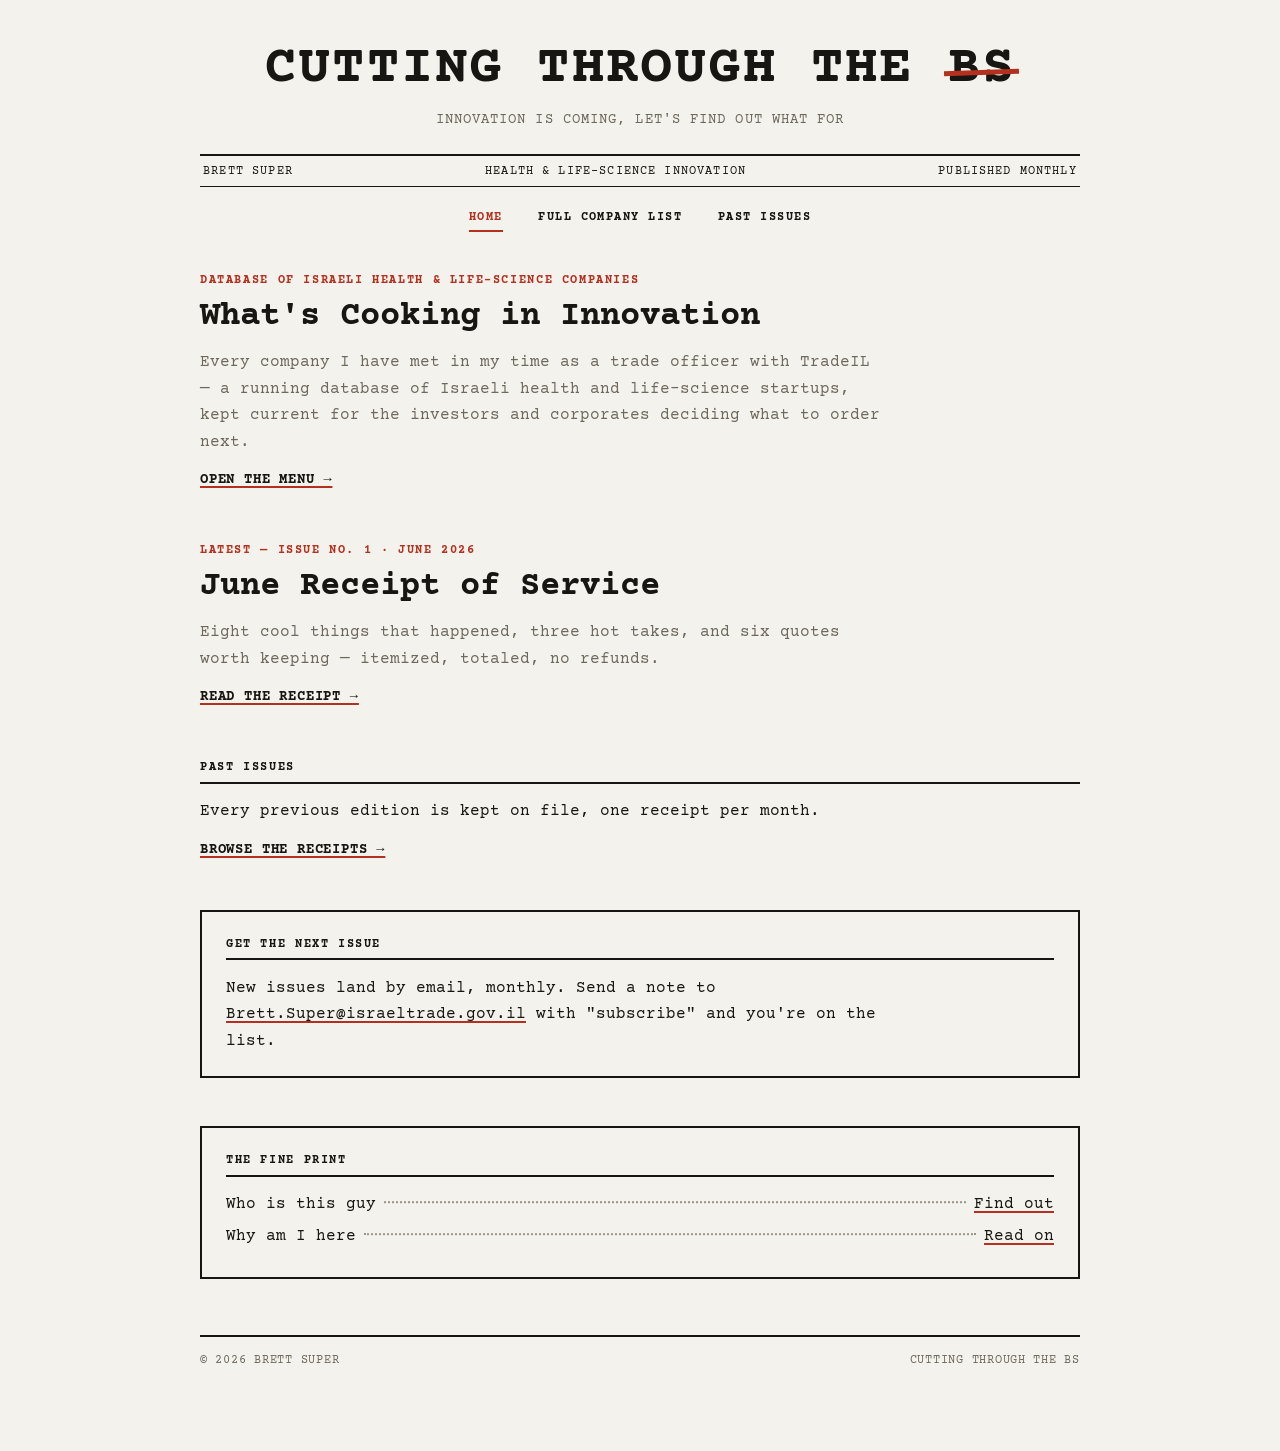
==== commit ab874822: "Update index.html" ====
--- a/index.html
+++ b/index.html
@@ -25,9 +25,9 @@
   </header>
 
   <nav class="tabs" aria-label="Site">
-    <a href="index.html" aria-current="page">Front Page</a>
+    <a href="index.html" aria-current="page">Home</a>
     <a href="menu.html">Full Company List</a>
-    <a href="archive.html">The Receipts</a>
+    <a href="archive.html">Past Issues</a>
   </nav>
 
   <!-- ================= WHAT'S COOKING =================
--- a/style.css
+++ b/style.css
@@ -381,7 +381,7 @@
 }
 .menu-tags button:focus-visible { outline: 2px solid var(--red); outline-offset: 2px; }
 
-.menu-table th.col-desc, .menu-table td.col-desc { min-width: 480px; white-space: normal; }
+.menu-table th.col-desc, .menu-table td.col-desc { min-width: 640px; white-space: normal; }
 
 .menu-controls {
   display: flex;
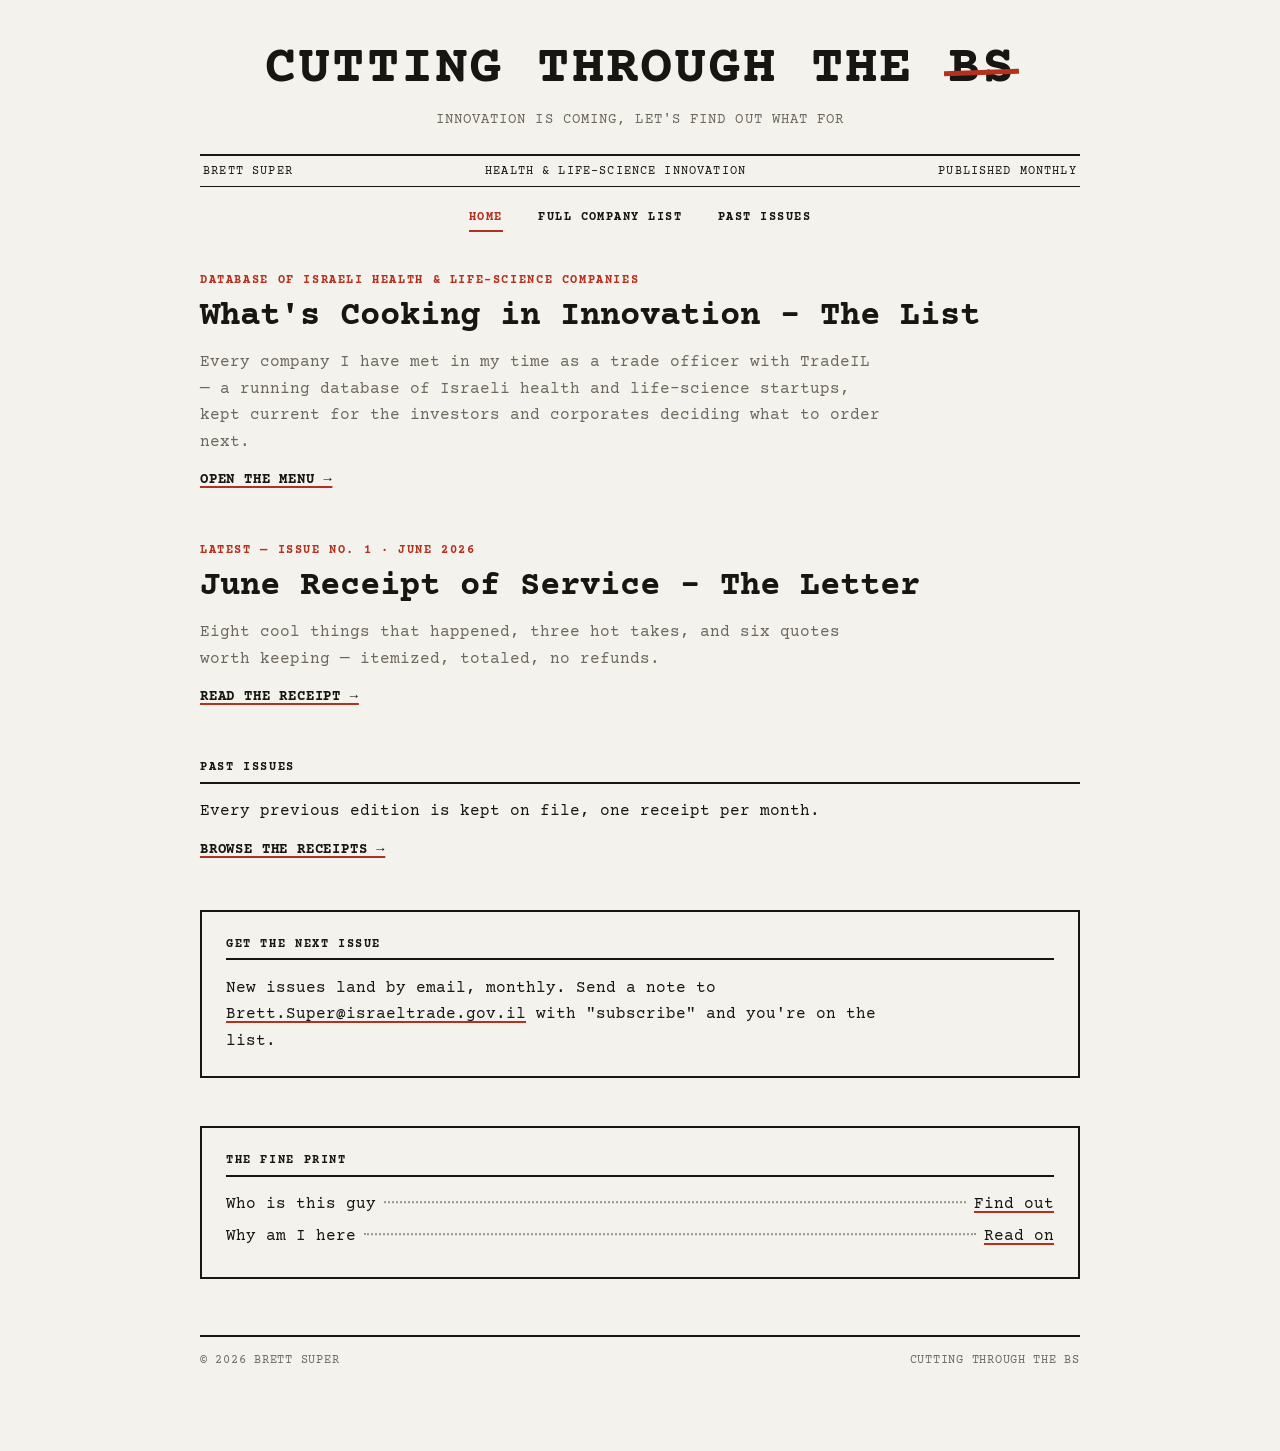
==== commit 6868e43e: "Update index.html" ====
--- a/index.html
+++ b/index.html
@@ -35,7 +35,7 @@
   ==================================================== -->
   <section class="lead">
     <p class="kicker">Database of Israeli Health &amp; Life-Science Companies</p>
-    <h2><a href="menu.html">What's Cooking in Innovation</a></h2>
+    <h2><a href="menu.html">What's Cooking in Innovation - The List</a></h2>
     <p class="deck">Every company I have met in my time as a trade officer with TradeIL — a running database of Israeli health and life-science startups, kept current for the investors and corporates deciding what to order next.</p>
     <a class="readlink" href="menu.html">Open the menu →</a>
   </section>
@@ -48,7 +48,7 @@
   ================================================== -->
   <section class="lead">
     <p class="kicker">Latest — Issue No. 1 · June 2026</p>
-    <h2><a href="issues/issue-01.html">June Receipt of Service</a></h2>
+    <h2><a href="issues/issue-01.html">June Receipt of Service - The Letter</a></h2>
     <p class="deck">Eight cool things that happened, three hot takes, and six quotes worth keeping — itemized, totaled, no refunds.</p>
     <a class="readlink" href="issues/issue-01.html">Read the receipt →</a>
   </section>
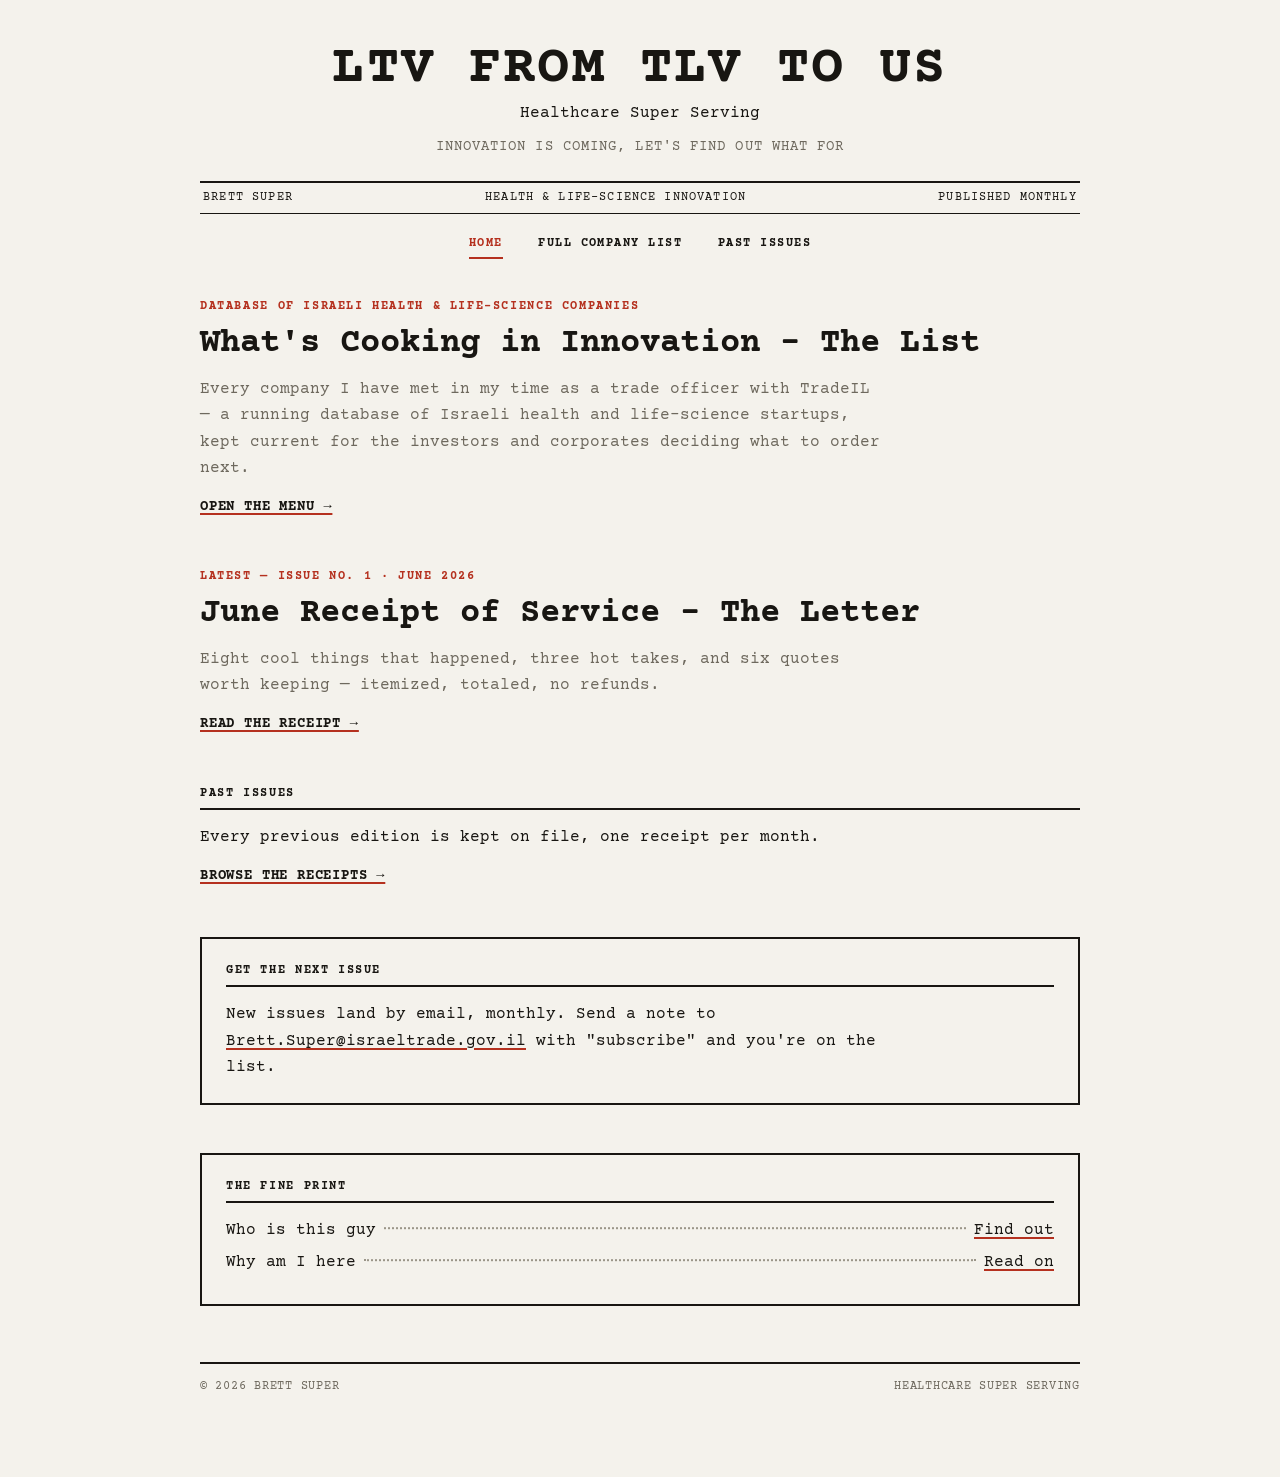
==== commit 2fe3bf7d: "Update index.html" ====
--- a/index.html
+++ b/index.html
@@ -3,7 +3,7 @@
 <head>
 <meta charset="utf-8">
 <meta name="viewport" content="width=device-width, initial-scale=1">
-<title>Cutting Through the BS — Innovation is Coming, Let's Find Out What For</title>
+<title>Healthcare Super Serving — LTV from TLV to US</title>
 <meta name="description" content="Essays on healthcare systems, incentives, and innovation — plus a curated database of Israeli health and life-science startups. By Brett Super.">
 <link rel="preconnect" href="https://fonts.googleapis.com">
 <link rel="preconnect" href="https://fonts.gstatic.com" crossorigin>
@@ -15,7 +15,8 @@
 
   <!-- ================= MASTHEAD ================= -->
   <header class="masthead">
-    <h1><a href="index.html">Cutting Through the <span class="struck">BS</span></a></h1>
+    <h1><a href="index.html">LTV from TLV to US</a></h1>
+    <p class="masthead-jr">Healthcare Super Serving</p>
     <p class="tagline">Innovation is Coming, Let's Find Out What For</p>
     <div class="dateline">
       <span>Brett Super</span>
@@ -69,7 +70,7 @@
   <section class="subscribe">
     <h2 class="section-label">Get the next issue</h2>
     <p style="margin-top:0.9rem;">New issues land by email, monthly. Send a note to
-      <a href="mailto:Brett.Super@israeltrade.gov.il?subject=Subscribe%20me%20to%20Cutting%20Through%20the%20BS">Brett.Super@israeltrade.gov.il</a>
+      <a href="mailto:Brett.Super@israeltrade.gov.il?subject=Subscribe%20me%20to%20Healthcare%20Super%20Serving">Brett.Super@israeltrade.gov.il</a>
       with "subscribe" and you're on the list.</p>
   </section>
 
@@ -79,14 +80,14 @@
   <section class="subscribe">
     <h2 class="section-label">The Fine Print</h2>
     <div style="margin-top:0.9rem;">
-      <div class="r-line"><span>Who is this guy</span><span class="fill"></span><a target="_blank" rel="noopener" href="https://docs.google.com/document/d/1Lb_wWwkYblnM9ZDIeZHnZxZLvRyJXsymg3ZRJHvbZoo/edit?tab=t.0">Find out</a></div>
-      <div class="r-line"><span>Why am I here</span><span class="fill"></span><a target="_blank" rel="noopener" href="https://docs.google.com/document/d/1zZf943Uf8rGaXR5K1Zml47urPgScVeAFyxmzT0GDlL8/edit?tab=t.0">Read on</a></div>
+      <div class="r-line"><span>Who is this guy</span><span class="fill"></span><a href="about.html">Find out</a></div>
+      <div class="r-line"><span>Why am I here</span><span class="fill"></span><a href="why.html">Read on</a></div>
     </div>
   </section>
 
   <footer class="site-footer">
     <span>© 2026 Brett Super</span>
-    <span>Cutting Through the BS</span>
+    <span>Healthcare Super Serving</span>
   </footer>
 
 </div>
--- a/style.css
+++ b/style.css
@@ -381,7 +381,7 @@
 }
 .menu-tags button:focus-visible { outline: 2px solid var(--red); outline-offset: 2px; }
 
-.menu-table th.col-desc, .menu-table td.col-desc { min-width: 640px; white-space: normal; }
+.menu-table th.col-desc, .menu-table td.col-desc { min-width: 480px; white-space: normal; }
 
 .menu-controls {
   display: flex;
@@ -444,6 +444,53 @@
   color: var(--faded);
 }
 
+/* ---------- Article pages (bio / mission / long-form) ---------- */
+
+.issue-head { margin-bottom: 2.2rem; }
+
+.issue-head .meta {
+  font-size: 0.72rem;
+  letter-spacing: 0.14em;
+  text-transform: uppercase;
+  color: var(--red);
+  font-weight: 700;
+}
+
+.issue-head h2 {
+  font-size: clamp(1.5rem, 5vw, 2.3rem);
+  line-height: 1.22;
+  margin-top: 0.4rem;
+}
+
+.body-copy { max-width: var(--measure); }
+
+/* Body paragraphs: roomy spacing + first-line indent on every one */
+.body-copy p {
+  margin-bottom: 1.8rem;
+  text-indent: 2.5em;
+}
+
+/* The TLDR — centered, larger than the body, no indent */
+.body-copy .deck {
+  text-indent: 0;
+  text-align: center;
+  font-size: 1.2rem;
+  line-height: 1.5;
+  color: var(--ink);
+  margin: 0 auto 2.4rem;
+}
+
+/* Pull quote (used on the mission page) — offset, not indented */
+.body-copy blockquote {
+  border-left: 3px solid var(--red);
+  padding-left: 1.1rem;
+  margin: 1.8rem 0;
+  color: var(--faded);
+}
+.body-copy blockquote p { text-indent: 0; margin-bottom: 0; }
+
+.endmark { color: var(--red); font-weight: 700; }
+
 /* ---------- Issue-page footer nav ---------- */
 
 .site-footer {
